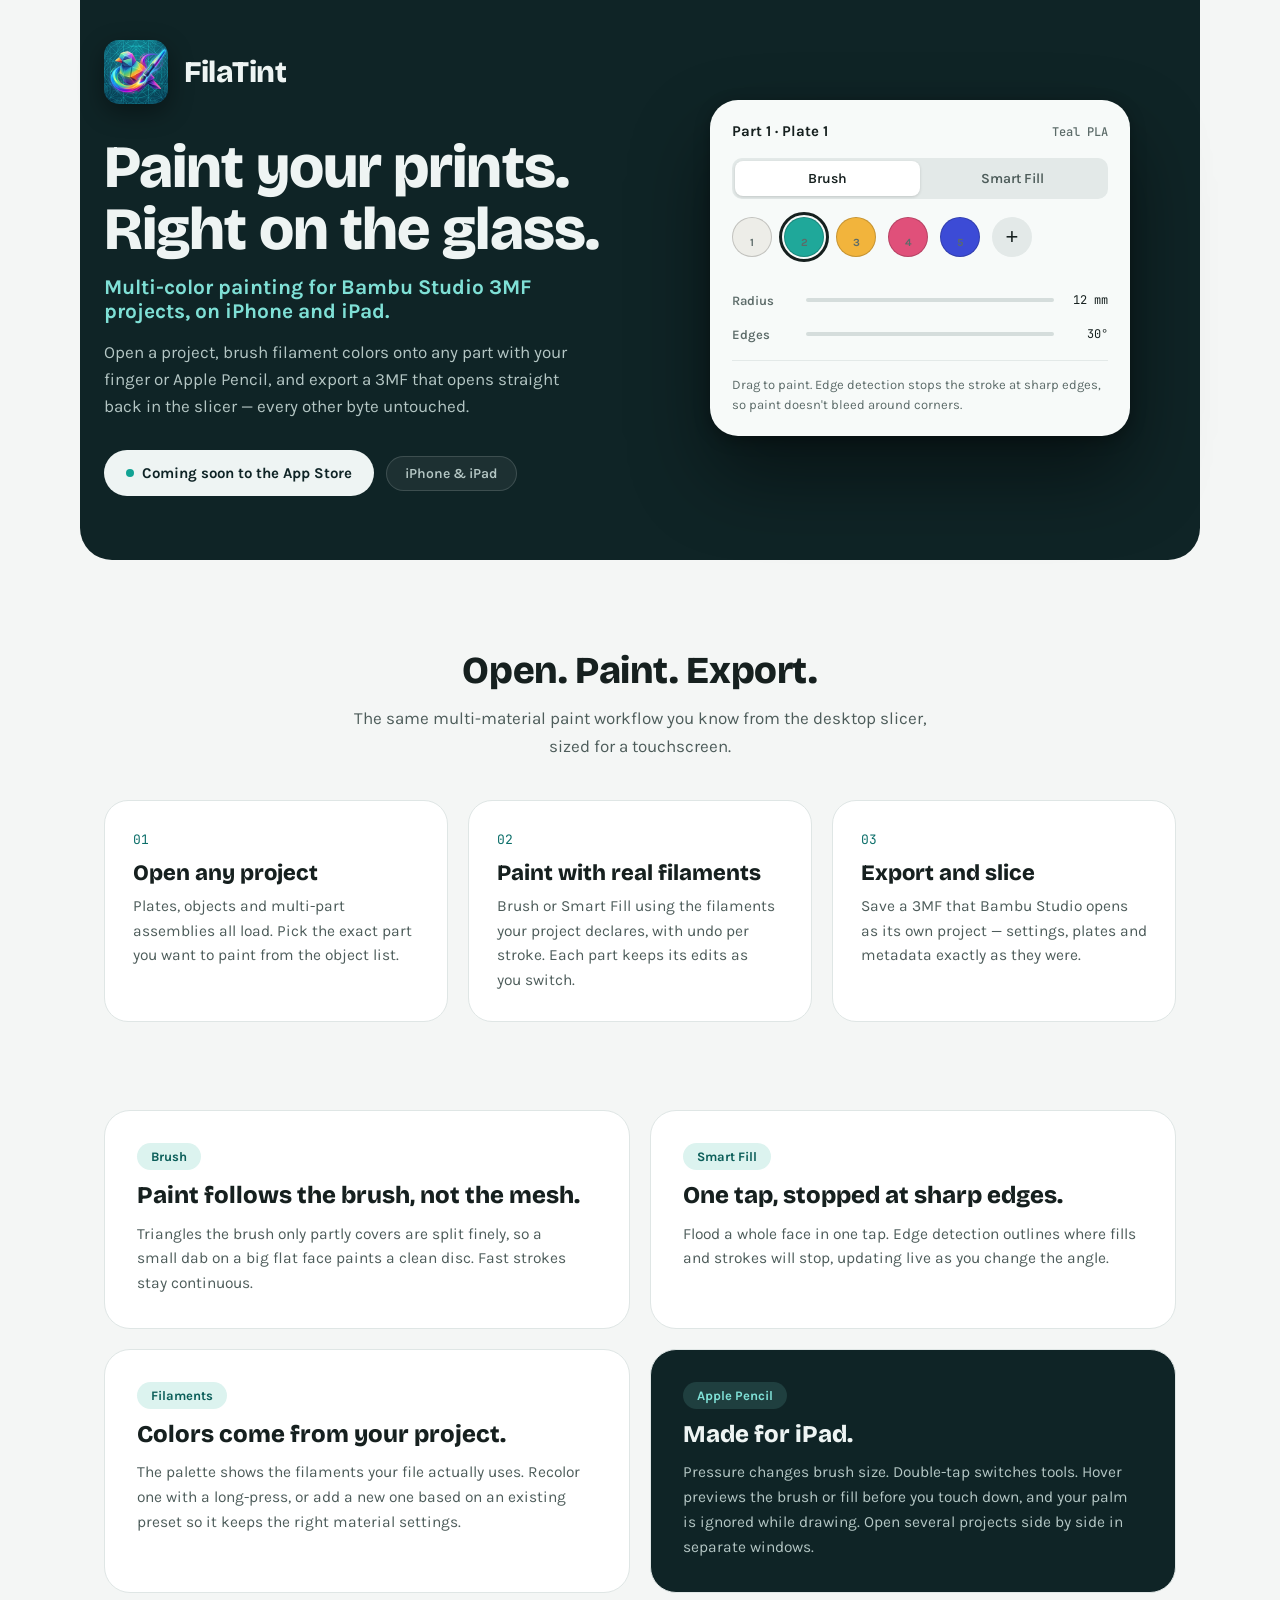
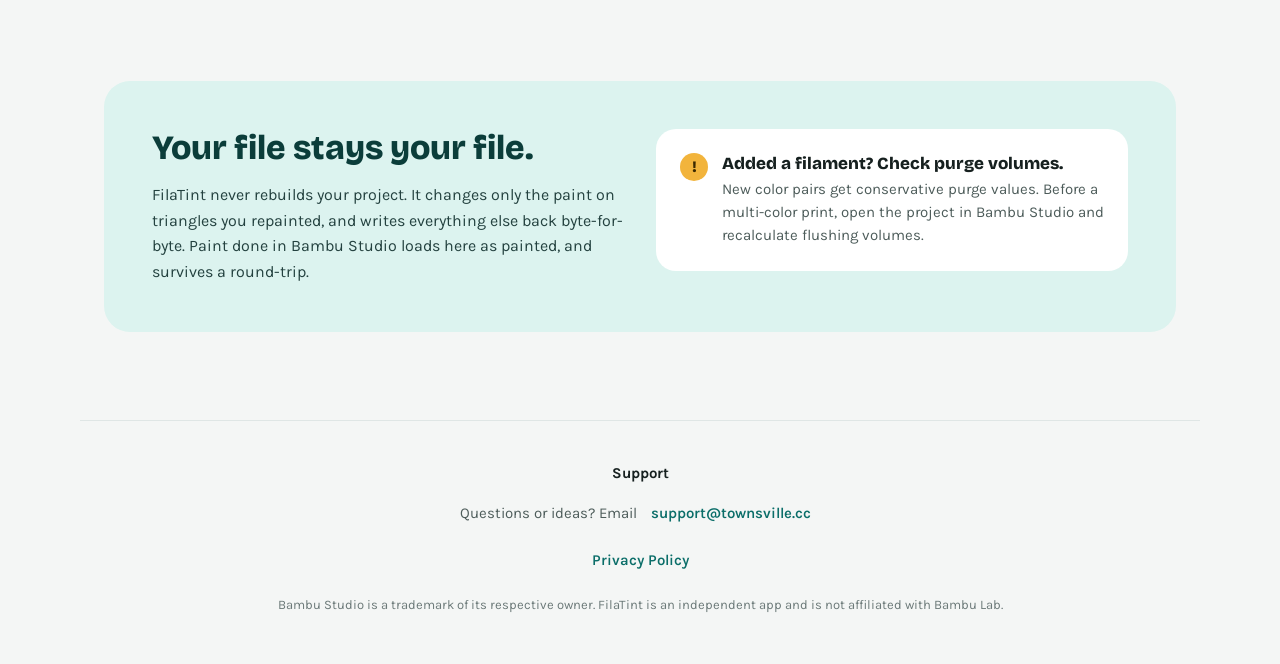
==== index.html @ c0ce5d76 "Initial FilaTint marketing site Hand-written static HTML/CSS following the listnudge-site pattern (i" ====
<!DOCTYPE html>
<html lang="en">
<head>
<meta charset="utf-8">
<meta name="viewport" content="width=device-width, initial-scale=1">
<title>FilaTint — Paint Multi-Color Filament Onto Your 3MF Projects</title>
<meta name="description" content="FilaTint is an iOS/iPadOS app for painting multi-color filament regions onto Bambu Studio 3MF projects, then exporting a clean 3MF back — every other byte untouched.">
<meta property="og:title" content="FilaTint — Paint your prints. Right on the glass.">
<meta property="og:description" content="Multi-color painting for Bambu Studio 3MF projects, on iPhone and iPad. Brush or Smart Fill with your real filaments, then export a 3MF that opens straight back in the slicer.">
<meta property="og:image" content="https://filatint.townsville.cc/assets/app-icon.png">
<link rel="icon" type="image/png" href="assets/app-icon.png">
<link rel="preconnect" href="https://fonts.googleapis.com">
<link rel="preconnect" href="https://fonts.gstatic.com" crossorigin>
<link href="https://fonts.googleapis.com/css2?family=Bricolage+Grotesque:opsz,wght@12..96,600..800&family=Karla:wght@400;500;600;700&family=JetBrains+Mono:wght@500&display=swap" rel="stylesheet">
<link rel="stylesheet" href="styles.css">
<style>
  /* Tokens, reset, base type and focus live in styles.css. */
  main { max-width: 1120px; margin: 0 auto; }
  .wrap { padding: 0 24px; }
  .mono { font-family: "JetBrains Mono", ui-monospace, monospace; }

  /* ---- Hero: dark panel ---- */
  .hero {
    background: var(--panel-bg); color: var(--panel-text);
    border-radius: 0 0 32px 32px;
    --focus-ring: var(--panel-accent);
  }
  .hero-inner {
    max-width: 1120px; margin: 0 auto; padding: 40px 24px 64px;
    display: grid; grid-template-columns: repeat(auto-fit, minmax(min(100%, 420px), 1fr));
    gap: 48px; align-items: center;
  }
  .brand-row { display: flex; align-items: center; gap: 16px; }
  .brand-row img { width: 64px; height: 64px; border-radius: 15px; box-shadow: 0 8px 24px rgba(0,0,0,.4); }
  .brand-row span { font-family: "Bricolage Grotesque"; font-weight: 800; font-size: 30px; letter-spacing: -.01em; }

  .hero-copy h1 { font-size: clamp(38px, 5.4vw, 60px); font-weight: 800; line-height: 1.04; letter-spacing: -.015em; margin-top: 32px; }
  .hero-copy .tagline { color: var(--panel-accent); font-family: "Karla"; font-weight: 700; font-size: clamp(17px, 2.4vw, 21px); margin-top: 14px; }
  .hero-copy p.sub { color: var(--panel-sub); font-size: 17px; line-height: 1.6; margin-top: 16px; max-width: 480px; }

  .badge-row { margin-top: 30px; display: flex; gap: 12px; flex-wrap: wrap; align-items: center; }
  .pill-soon {
    display: inline-flex; align-items: center; gap: 8px; padding: 14px 22px; border-radius: 999px;
    background: var(--panel-text); color: var(--panel-bg); font-weight: 700; font-size: 15px;
  }
  .pill-soon .dot { width: 8px; height: 8px; border-radius: 50%; background: var(--accent); flex: none; }
  .pill-dark {
    display: inline-flex; align-items: center; padding: 8px 18px; border-radius: 999px; font-size: 14px; font-weight: 600;
    background: rgba(255,255,255,.06); border: 1.5px solid rgba(255,255,255,.14); color: var(--panel-sub);
  }

  /* ---- Palette card demo ---- */
  .palette-card {
    max-width: 420px; margin: 0 auto; background: var(--card-alt); color: var(--ink);
    border-radius: 28px; padding: 22px;
    box-shadow: 0 40px 80px rgba(0,0,0,.45), 0 4px 16px rgba(0,0,0,.3);
    display: flex; flex-direction: column; gap: 18px;
  }
  .palette-header { display: flex; justify-content: space-between; align-items: baseline; }
  .palette-header .part { font-weight: 700; font-size: 15px; }
  .palette-header .selected-name { font-family: "JetBrains Mono"; font-weight: 500; font-size: 12px; color: var(--muted); }

  .segmented { display: grid; grid-template-columns: 1fr 1fr; background: var(--control-bg); border-radius: 10px; padding: 3px; }
  .segmented button {
    font-family: "Karla"; font-weight: 600; font-size: 14px; padding: 9px; border-radius: 8px;
    border: none; background: transparent; color: var(--sub); cursor: pointer;
  }
  .segmented button.active { background: var(--card); color: var(--ink); box-shadow: 0 1px 3px rgba(0,0,0,.15); }

  .swatches { display: flex; flex-wrap: wrap; gap: 12px; padding-bottom: 14px; }
  .swatch-item { position: relative; width: 40px; }
  .swatch-item button {
    width: 40px; height: 40px; border-radius: 50%; border: 1px solid rgba(0,0,0,.18); cursor: pointer; padding: 0;
  }
  .swatch-item button.selected { outline: 3px solid var(--ink); outline-offset: 2px; }
  .swatch-item .num {
    position: absolute; top: 19px; left: 0; right: 0; text-align: center;
    font-family: "Karla"; font-weight: 700; font-size: 11px; color: var(--muted);
  }
  .swatch-add {
    width: 40px; height: 40px; border-radius: 50%; background: var(--control-bg); border: none;
    color: var(--ink); font-size: 22px; line-height: 1; cursor: pointer;
  }

  .slider-row { display: flex; align-items: center; gap: 10px; }
  .slider-row .label { width: 64px; font-size: 13px; font-weight: 600; color: var(--muted); flex: none; }
  .slider-row .track { flex: 1; height: 4px; border-radius: 2px; background: var(--track); overflow: hidden; }
  .slider-row .track .fill { height: 100%; background: var(--accent); }
  .slider-row .value { font-family: "JetBrains Mono"; font-size: 12px; width: 44px; text-align: right; flex: none; }

  .hint { font-size: 13px; line-height: 1.5; color: var(--muted); border-top: 1px solid var(--control-bg); padding-top: 14px; }

  @media (max-width: 760px) {
    .hero-inner { padding-top: 32px; }
  }

  /* ---- Steps ---- */
  section.steps { padding-top: 88px; }
  .section-head { text-align: center; max-width: 600px; margin: 0 auto; }
  .section-head h2 { font-size: clamp(28px, 4vw, 38px); font-weight: 800; letter-spacing: -.01em; }
  .section-head p { color: var(--sub); margin-top: 12px; font-size: 17px; line-height: 1.6; }

  .step-grid {
    display: grid; grid-template-columns: repeat(auto-fit, minmax(min(100%, 260px), 1fr));
    gap: 20px; margin-top: 40px;
  }
  .step-card { background: var(--card); border: 1.5px solid var(--line); border-radius: 24px; padding: 28px; }
  .step-card .num { font-family: "JetBrains Mono"; font-size: 13px; color: var(--accent-deep); }
  .step-card h3 { font-family: "Bricolage Grotesque"; font-weight: 800; font-size: 22px; margin-top: 12px; }
  .step-card p { color: var(--sub); font-size: 15.5px; line-height: 1.6; margin-top: 8px; }

  /* ---- Feature cards ---- */
  section.features { padding-top: 88px; }
  .feature-grid {
    display: grid; grid-template-columns: repeat(auto-fit, minmax(min(100%, 440px), 1fr));
    gap: 20px;
  }
  .feature-card {
    background: var(--card); border: 1.5px solid var(--line); border-radius: 26px; padding: 32px;
    display: flex; flex-direction: column; gap: 12px;
  }
  .feature-card .kicker {
    align-self: flex-start; padding: 6px 14px; border-radius: 999px;
    background: var(--mint); color: var(--kicker-text); font-weight: 700; font-size: 13px;
  }
  .feature-card h3 { font-family: "Bricolage Grotesque"; font-weight: 800; font-size: 24px; line-height: 1.15; }
  .feature-card p { color: var(--sub); font-size: 15.5px; line-height: 1.6; }
  .feature-card.dark {
    background: var(--panel-bg); color: var(--panel-text);
  }
  .feature-card.dark p { color: var(--panel-sub); }
  .feature-card.dark .kicker { background: rgba(127,224,214,.14); color: var(--panel-accent); }

  /* ---- Callout ---- */
  section.callout { padding-top: 88px; }
  .callout-panel {
    border-radius: 26px; background: var(--mint); padding: clamp(28px, 5vw, 48px);
    display: grid; grid-template-columns: repeat(auto-fit, minmax(min(100%, 320px), 1fr));
    gap: 32px; align-items: start;
  }
  .callout-panel h2 { font-size: clamp(26px, 3.6vw, 34px); line-height: 1.1; font-weight: 800; color: var(--callout-heading); }
  .callout-panel .left p { color: var(--callout-body); font-size: 16px; line-height: 1.6; margin-top: 16px; }
  .callout-card {
    background: var(--card); border-radius: 20px; padding: 24px;
    display: flex; gap: 14px; align-items: flex-start;
  }
  .callout-card .icon {
    width: 28px; height: 28px; border-radius: 50%; background: var(--warn-bg); color: var(--warn-text);
    font-weight: 800; display: flex; align-items: center; justify-content: center; flex: none; font-size: 15px;
  }
  .callout-card h3 { font-family: "Bricolage Grotesque"; font-weight: 800; font-size: 17px; }
  .callout-card p { color: var(--sub); font-size: 15px; line-height: 1.55; margin-top: 4px; }

  /* ---- Footer ---- */
  footer {
    max-width: 1120px; margin: 88px auto 0;
    padding: 40px 24px 48px; text-align: center;
    border-top: 1px solid var(--line); color: var(--sub); font-size: 15px; line-height: 1.7;
  }
  footer p + p { margin-top: 6px; }
  footer a {
    display: inline-block; padding: 8px 10px;
    color: var(--accent-deep); text-decoration: none; font-weight: 600;
  }
  footer a:hover { color: var(--accent-hover); text-decoration: underline; }
  footer .disclaimer { font-size: 13px; color: var(--faint); margin-top: 12px; }
</style>
</head>
<body>
<main>
  <div class="hero">
    <div class="hero-inner wrap">
      <div class="hero-copy">
        <div class="brand-row">
          <img src="assets/app-icon.png" alt="FilaTint app icon" width="128" height="128" fetchpriority="high">
          <span>FilaTint</span>
        </div>
        <h1>Paint your prints.<br>Right on the glass.</h1>
        <p class="tagline">Multi-color painting for Bambu Studio 3MF projects, on iPhone and iPad.</p>
        <p class="sub">Open a project, brush filament colors onto any part with your finger or Apple Pencil, and export a 3MF that opens straight back in the slicer — every other byte untouched.</p>
        <div class="badge-row">
          <span class="pill-soon"><span class="dot"></span>Coming soon to the App Store</span>
          <span class="pill-dark">iPhone &amp; iPad</span>
        </div>
      </div>

      <div class="hero-demo">
        <div class="palette-card">
          <div class="palette-header">
            <span class="part">Part 1 · Plate 1</span>
            <span class="selected-name mono" id="selectedName">Teal PLA</span>
          </div>

          <div class="segmented" role="group" aria-label="Paint tool">
            <button type="button" id="toolBrush" class="active" aria-pressed="true">Brush</button>
            <button type="button" id="toolFill" aria-pressed="false">Smart Fill</button>
          </div>

          <div class="swatches" role="group" aria-label="Filament color">
            <div class="swatch-item">
              <button type="button" style="background:#EDEDE8" data-filament="1" data-name="White PLA" aria-label="Filament 1, White PLA"></button>
              <span class="num">1</span>
            </div>
            <div class="swatch-item">
              <button type="button" style="background:#1FA89A" data-filament="2" data-name="Teal PLA" class="selected" aria-label="Filament 2, Teal PLA" aria-pressed="true"></button>
              <span class="num">2</span>
            </div>
            <div class="swatch-item">
              <button type="button" style="background:#F2B43C" data-filament="3" data-name="Sunflower PLA" aria-label="Filament 3, Sunflower PLA"></button>
              <span class="num">3</span>
            </div>
            <div class="swatch-item">
              <button type="button" style="background:#E0507A" data-filament="4" data-name="Magenta PLA" aria-label="Filament 4, Magenta PLA"></button>
              <span class="num">4</span>
            </div>
            <div class="swatch-item">
              <button type="button" style="background:#3C4BD6" data-filament="5" data-name="Cobalt PLA" aria-label="Filament 5, Cobalt PLA"></button>
              <span class="num">5</span>
            </div>
            <button type="button" class="swatch-add" aria-label="Add filament">+</button>
          </div>

          <div class="slider-row" id="radiusRow">
            <span class="label">Radius</span>
            <span class="track"><span class="fill" style="width:30%"></span></span>
            <span class="value mono">12 mm</span>
          </div>
          <div class="slider-row">
            <span class="label">Edges</span>
            <span class="track"><span class="fill" style="width:33%"></span></span>
            <span class="value mono">30°</span>
          </div>

          <p class="hint" id="toolHint">Drag to paint. Edge detection stops the stroke at sharp edges, so paint doesn't bleed around corners.</p>
        </div>
      </div>
    </div>
  </div>

  <section class="steps wrap" aria-labelledby="steps-heading">
    <div class="section-head">
      <h2 id="steps-heading">Open. Paint. Export.</h2>
      <p>The same multi-material paint workflow you know from the desktop slicer, sized for a touchscreen.</p>
    </div>
    <div class="step-grid">
      <div class="step-card">
        <span class="num">01</span>
        <h3>Open any project</h3>
        <p>Plates, objects and multi-part assemblies all load. Pick the exact part you want to paint from the object list.</p>
      </div>
      <div class="step-card">
        <span class="num">02</span>
        <h3>Paint with real filaments</h3>
        <p>Brush or Smart Fill using the filaments your project declares, with undo per stroke. Each part keeps its edits as you switch.</p>
      </div>
      <div class="step-card">
        <span class="num">03</span>
        <h3>Export and slice</h3>
        <p>Save a 3MF that Bambu Studio opens as its own project — settings, plates and metadata exactly as they were.</p>
      </div>
    </div>
  </section>

  <section class="features wrap" aria-label="Features">
    <div class="feature-grid">
      <div class="feature-card">
        <span class="kicker">Brush</span>
        <h3>Paint follows the brush, not the mesh.</h3>
        <p>Triangles the brush only partly covers are split finely, so a small dab on a big flat face paints a clean disc. Fast strokes stay continuous.</p>
      </div>
      <div class="feature-card">
        <span class="kicker">Smart Fill</span>
        <h3>One tap, stopped at sharp edges.</h3>
        <p>Flood a whole face in one tap. Edge detection outlines where fills and strokes will stop, updating live as you change the angle.</p>
      </div>
      <div class="feature-card">
        <span class="kicker">Filaments</span>
        <h3>Colors come from your project.</h3>
        <p>The palette shows the filaments your file actually uses. Recolor one with a long-press, or add a new one based on an existing preset so it keeps the right material settings.</p>
      </div>
      <div class="feature-card dark">
        <span class="kicker">Apple Pencil</span>
        <h3>Made for iPad.</h3>
        <p>Pressure changes brush size. Double-tap switches tools. Hover previews the brush or fill before you touch down, and your palm is ignored while drawing. Open several projects side by side in separate windows.</p>
      </div>
    </div>
  </section>

  <section class="callout wrap" aria-label="File integrity">
    <div class="callout-panel">
      <div class="left">
        <h2>Your file stays your file.</h2>
        <p>FilaTint never rebuilds your project. It changes only the paint on triangles you repainted, and writes everything else back byte-for-byte. Paint done in Bambu Studio loads here as painted, and survives a round-trip.</p>
      </div>
      <div class="callout-card">
        <span class="icon">!</span>
        <div>
          <h3>Added a filament? Check purge volumes.</h3>
          <p>New color pairs get conservative purge values. Before a multi-color print, open the project in Bambu Studio and recalculate flushing volumes.</p>
        </div>
      </div>
    </div>
  </section>
</main>

<footer>
  <p><strong style="color: var(--ink);">Support</strong></p>
  <p>Questions or ideas? Email <a href="mailto:support@townsville.cc">support@townsville.cc</a></p>
  <p><a href="privacy.html">Privacy Policy</a></p>
  <p class="disclaimer">Bambu Studio is a trademark of its respective owner. FilaTint is an independent app and is not affiliated with Bambu Lab.</p>
</footer>

<script>
  var brushBtn = document.getElementById('toolBrush');
  var fillBtn = document.getElementById('toolFill');
  var radiusRow = document.getElementById('radiusRow');
  var hint = document.getElementById('toolHint');
  var selectedName = document.getElementById('selectedName');
  var swatchButtons = document.querySelectorAll('.swatch-item button');

  var hints = {
    brush: "Drag to paint. Edge detection stops the stroke at sharp edges, so paint doesn't bleed around corners.",
    fill: "Tap to fill the connected patch of the same color, stopping where the surface bends more than 30°."
  };

  function setTool(tool) {
    var isBrush = tool === 'brush';
    brushBtn.classList.toggle('active', isBrush);
    fillBtn.classList.toggle('active', !isBrush);
    brushBtn.setAttribute('aria-pressed', String(isBrush));
    fillBtn.setAttribute('aria-pressed', String(!isBrush));
    radiusRow.style.display = isBrush ? '' : 'none';
    hint.textContent = hints[tool];
  }

  brushBtn.addEventListener('click', function () { setTool('brush'); });
  fillBtn.addEventListener('click', function () { setTool('fill'); });

  swatchButtons.forEach(function (btn) {
    btn.addEventListener('click', function () {
      swatchButtons.forEach(function (b) {
        b.classList.remove('selected');
        b.removeAttribute('aria-pressed');
      });
      btn.classList.add('selected');
      btn.setAttribute('aria-pressed', 'true');
      selectedName.textContent = btn.getAttribute('data-name');
    });
  });
</script>
</body>
</html>
---- styles.css ----
/* FilaTint — shared foundation.
   Tokens, reset, base type, and focus live here so a color fix lands on every page at once.
   Page-specific layout stays in each page's own <style> block. */

:root {
  --bg: #f4f6f5;
  --card: #ffffff;
  --card-alt: #f7faf9;
  --mint: #dcf3ef;
  --control-bg: #e3e9e8;

  --panel-bg: #0f2426;
  --panel-text: #eef4f3;
  --panel-sub: #b4c6c4;
  --panel-accent: #7fe0d6;

  --ink: #16201f;
  --sub: #4d5c5a;
  --muted: #5c6b69;
  --faint: #6b7978;

  --accent: #12a394;
  --accent-deep: #0b6e69;
  --accent-hover: #084f4b;
  --kicker-text: #0b5e59;
  --callout-heading: #0b3d3a;
  --callout-body: #23413f;

  --warn-bg: #f2b43c;
  --warn-text: #3a2800;

  --line: #dfe6e5;
  --track: #d5dddc;

  --focus-ring: var(--accent-deep);

  --space-xs: .5rem; --space-sm: 1rem; --space-md: 1.5rem;
  --space-lg: 2.5rem; --space-xl: 4rem; --space-2xl: 5.5rem;
}

* { margin: 0; padding: 0; box-sizing: border-box; }
html, body { overflow-x: clip; }

body {
  font-family: "Karla", system-ui, sans-serif;
  color: var(--ink);
  background: var(--bg);
}

h1, h2, h3 {
  font-family: "Bricolage Grotesque", system-ui, sans-serif;
  font-style: normal;
  overflow-wrap: anywhere;
  text-wrap: balance;
}

p { text-wrap: pretty; }

a { color: inherit; }

:focus-visible {
  outline: 3px solid var(--focus-ring);
  outline-offset: 3px;
  border-radius: 6px;
}

@media (prefers-reduced-motion: reduce) {
  *, *::before, *::after {
    animation-duration: .01ms !important;
    animation-iteration-count: 1 !important;
    transition-duration: .01ms !important;
    scroll-behavior: auto !important;
  }
}
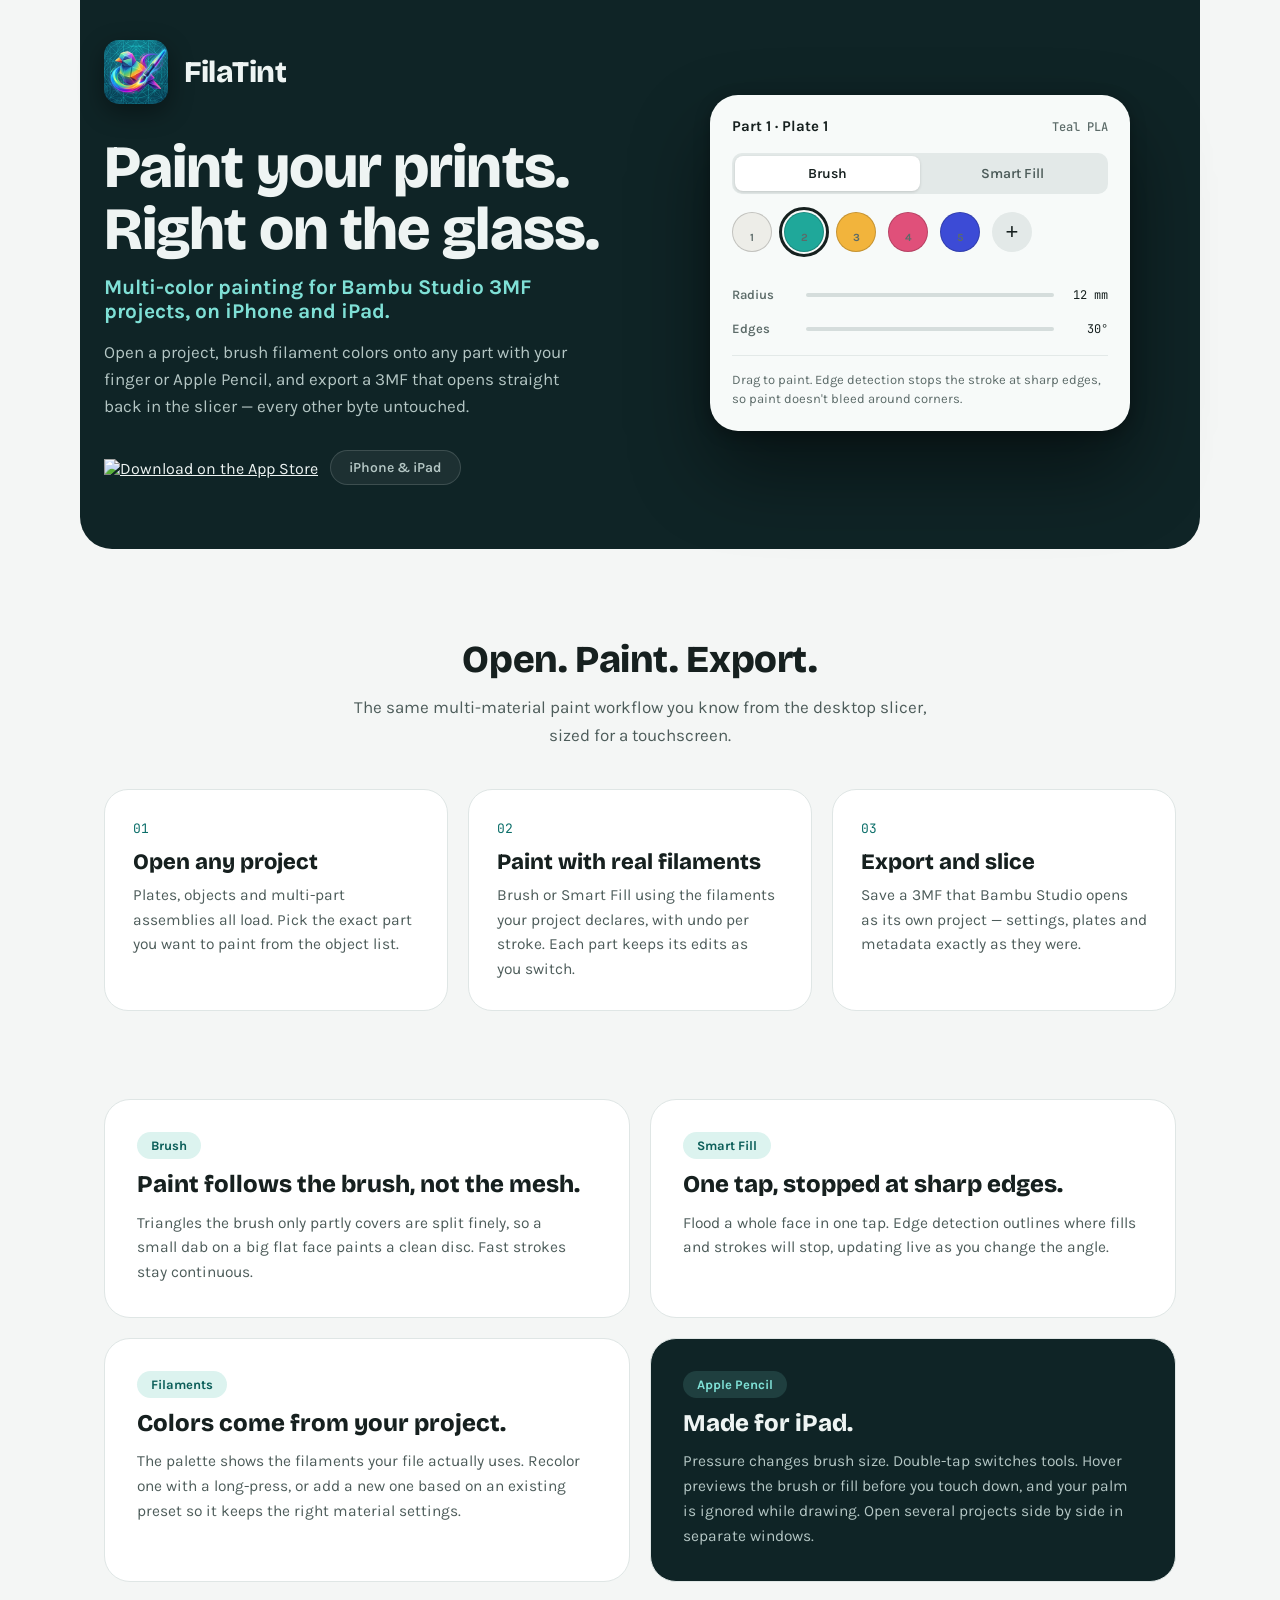
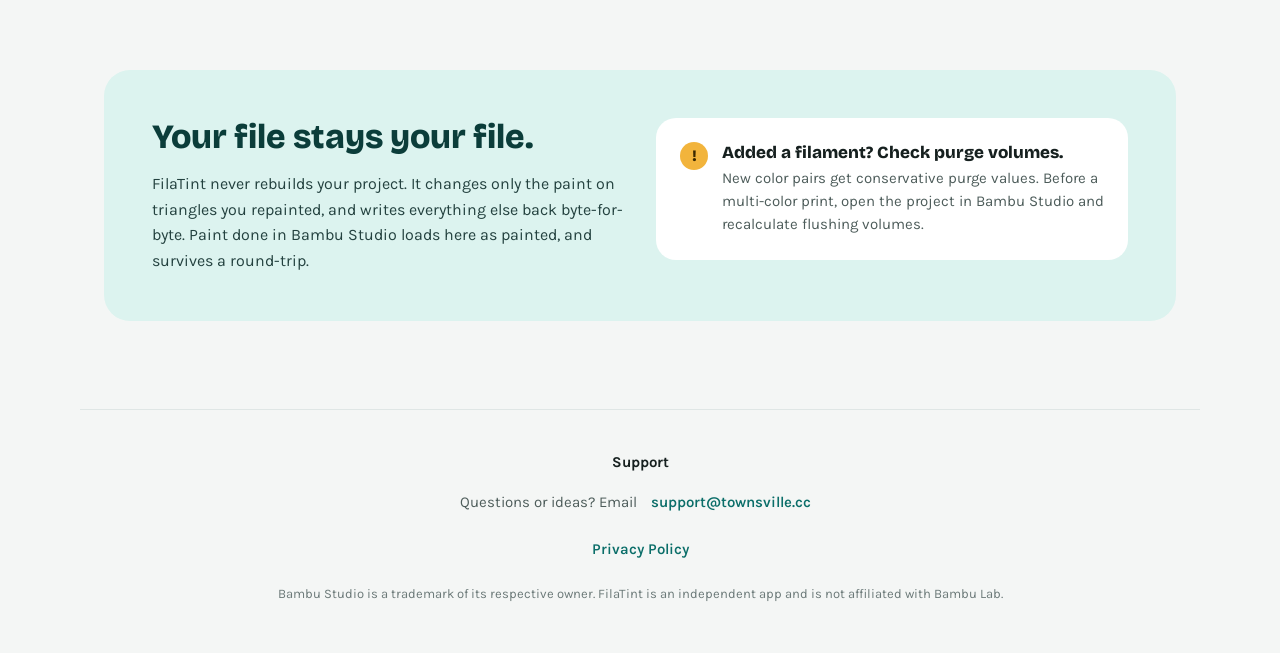
==== commit 35e3f819: "Replace "Coming soon" pill with the live App Store badge FilaTint is now published (id6812869640). S" ====
--- a/index.html
+++ b/index.html
@@ -39,11 +39,6 @@
   .hero-copy p.sub { color: var(--panel-sub); font-size: 17px; line-height: 1.6; margin-top: 16px; max-width: 480px; }
 
   .badge-row { margin-top: 30px; display: flex; gap: 12px; flex-wrap: wrap; align-items: center; }
-  .pill-soon {
-    display: inline-flex; align-items: center; gap: 8px; padding: 14px 22px; border-radius: 999px;
-    background: var(--panel-text); color: var(--panel-bg); font-weight: 700; font-size: 15px;
-  }
-  .pill-soon .dot { width: 8px; height: 8px; border-radius: 50%; background: var(--accent); flex: none; }
   .pill-dark {
     display: inline-flex; align-items: center; padding: 8px 18px; border-radius: 999px; font-size: 14px; font-weight: 600;
     background: rgba(255,255,255,.06); border: 1.5px solid rgba(255,255,255,.14); color: var(--panel-sub);
@@ -179,7 +174,9 @@
         <p class="tagline">Multi-color painting for Bambu Studio 3MF projects, on iPhone and iPad.</p>
         <p class="sub">Open a project, brush filament colors onto any part with your finger or Apple Pencil, and export a 3MF that opens straight back in the slicer — every other byte untouched.</p>
         <div class="badge-row">
-          <span class="pill-soon"><span class="dot"></span>Coming soon to the App Store</span>
+          <a href="https://apps.apple.com/us/app/filatint/id6812869640?itscg=30200&amp;itsct=apps_box_badge&amp;mttnsubad=6812869640" style="display: inline-block;">
+            <img src="https://toolbox.marketingtools.apple.com/api/v2/badges/download-on-the-app-store/white/en-us?releaseDate=1792627200" alt="Download on the App Store" style="width: 245px; height: 82px; vertical-align: middle; object-fit: contain;">
+          </a>
           <span class="pill-dark">iPhone &amp; iPad</span>
         </div>
       </div>
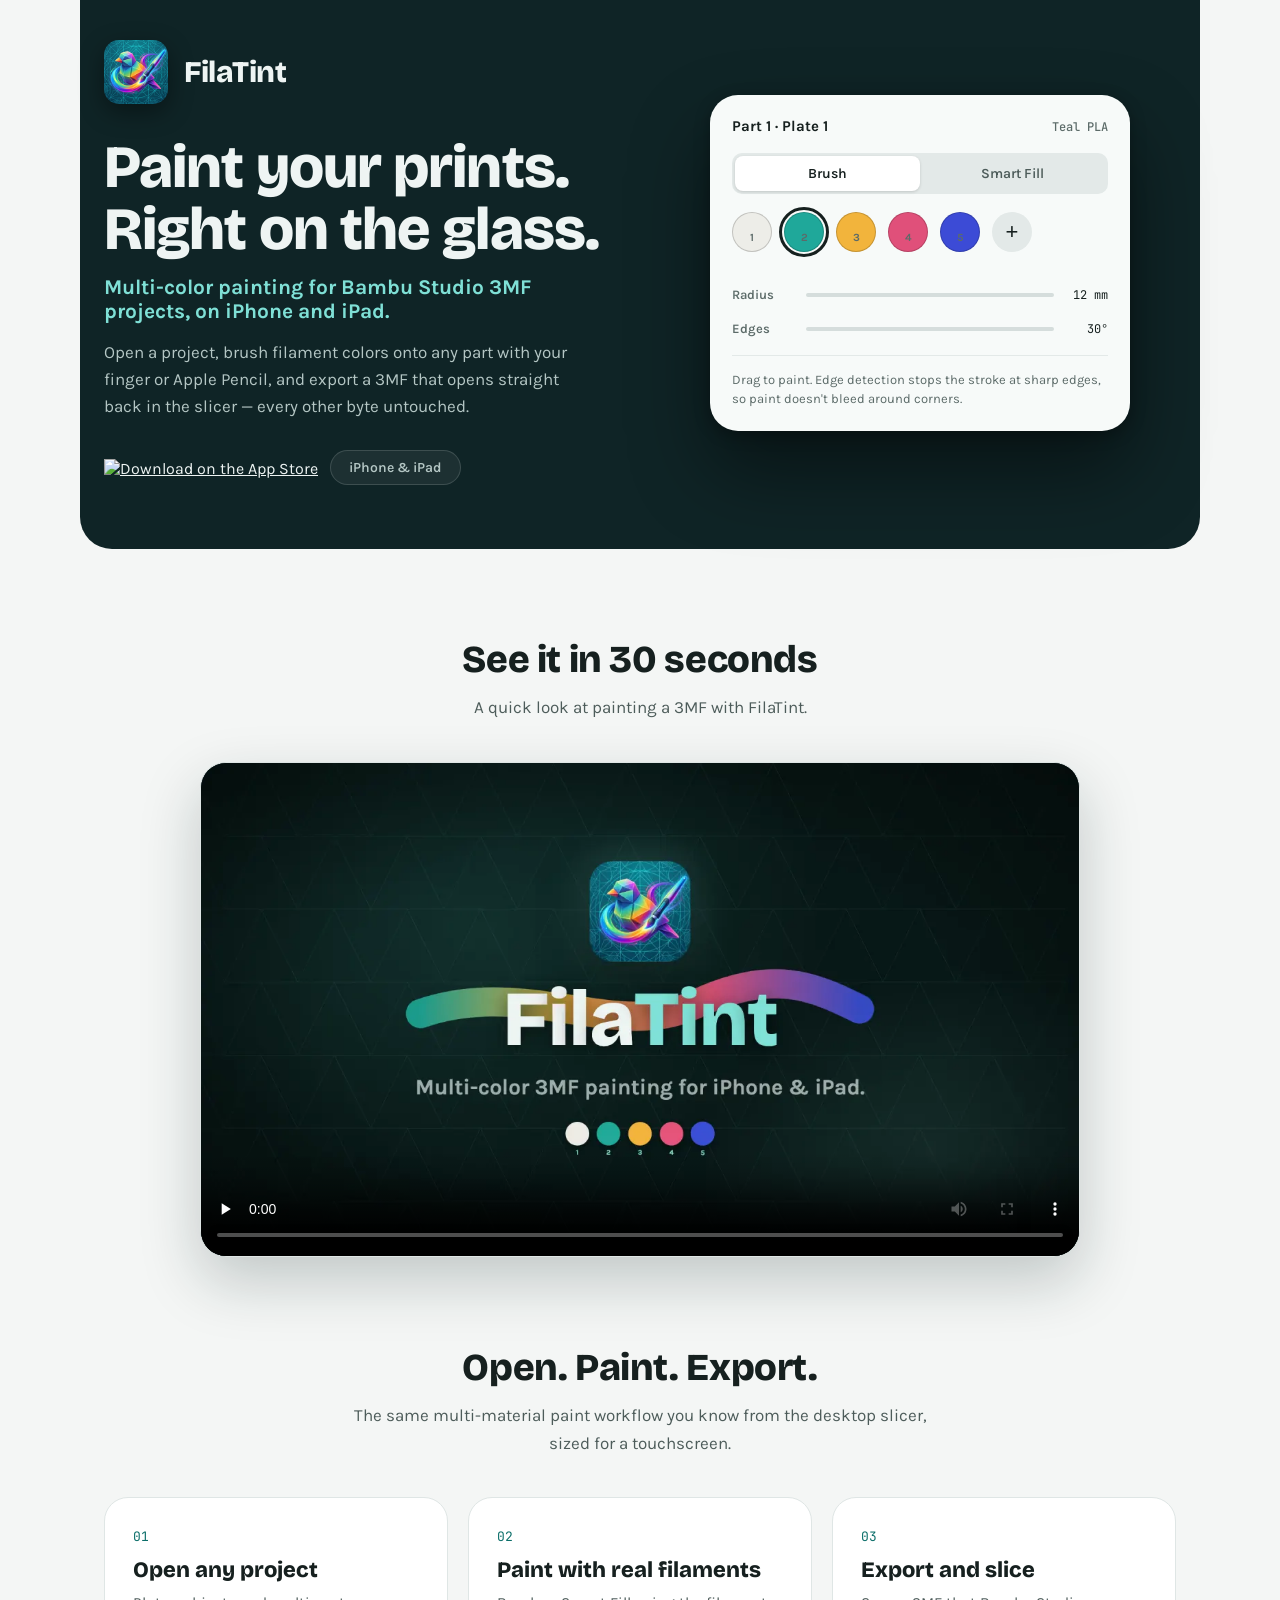
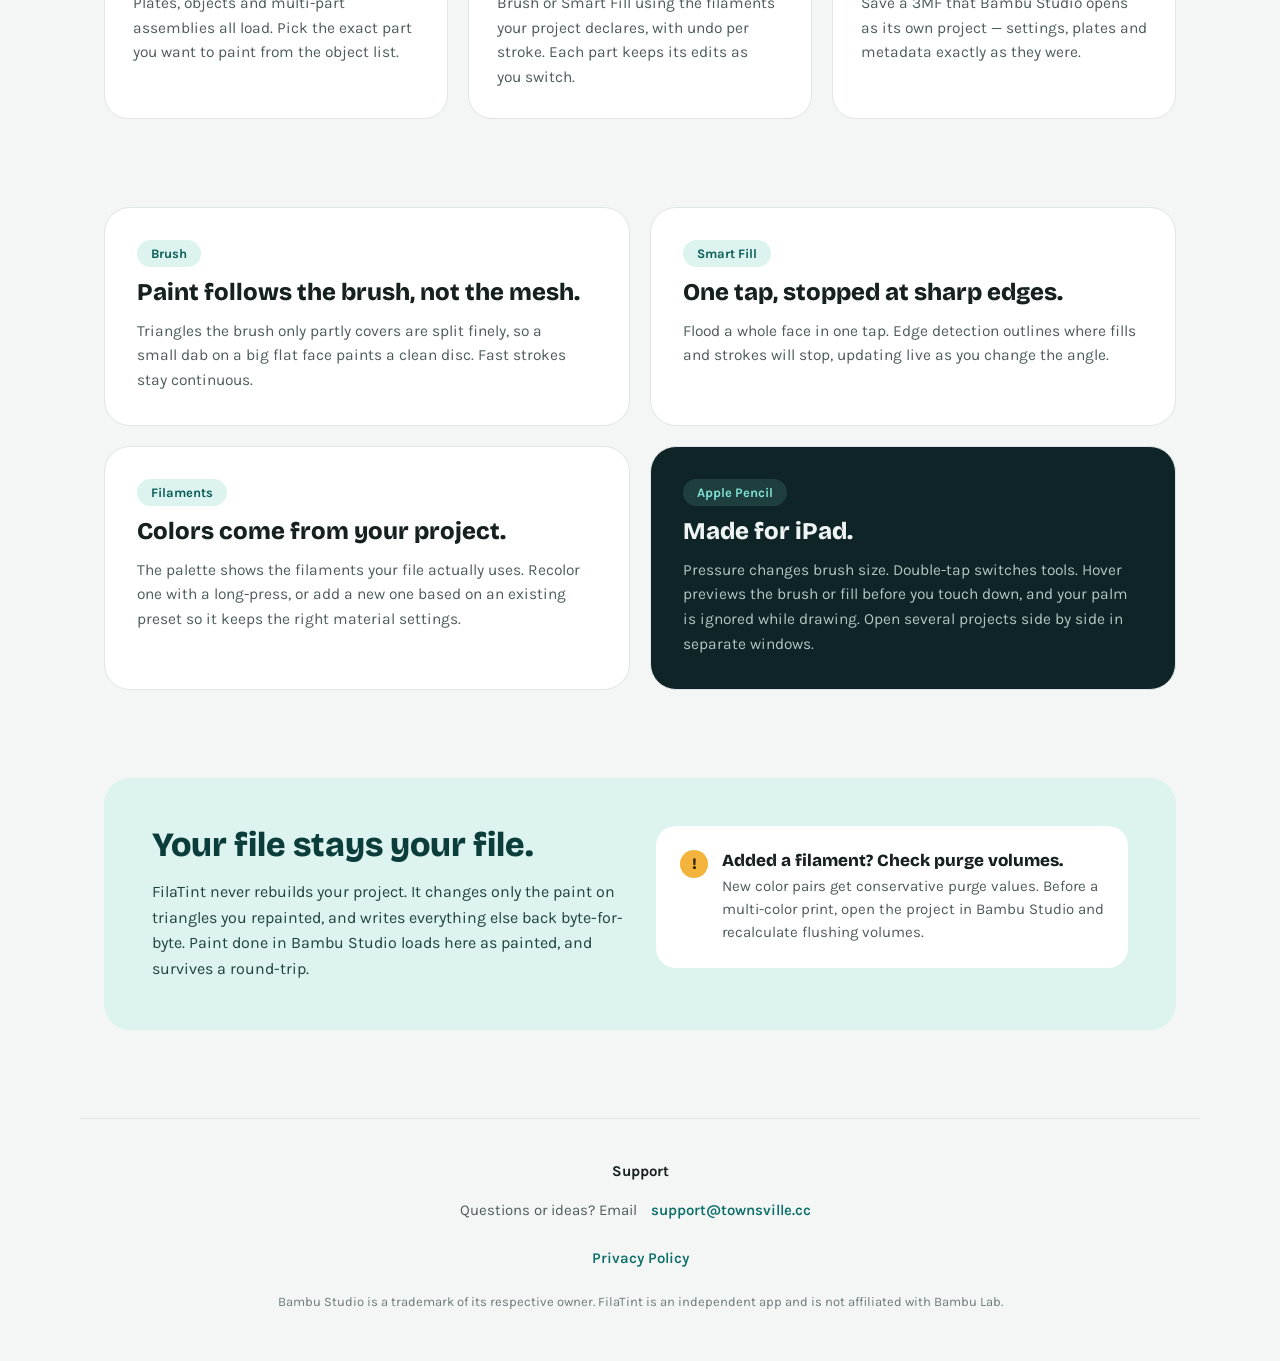
==== commit 710e5326: "Add the promo video New "See it in 30 seconds" section between the hero and "Open. Paint. Export.": " ====
--- a/index.html
+++ b/index.html
@@ -94,6 +94,14 @@
   .section-head { text-align: center; max-width: 600px; margin: 0 auto; }
   .section-head h2 { font-size: clamp(28px, 4vw, 38px); font-weight: 800; letter-spacing: -.01em; }
   .section-head p { color: var(--sub); margin-top: 12px; font-size: 17px; line-height: 1.6; }
+
+  /* ---- Promo video ---- */
+  section.promo { padding-top: 88px; }
+  .promo-frame {
+    margin: 40px auto 0; max-width: 880px; border-radius: 26px; overflow: hidden;
+    background: var(--panel-bg); border: 1.5px solid var(--line); box-shadow: 0 24px 60px rgba(15,36,38,.22);
+  }
+  .promo-frame video { display: block; width: 100%; height: auto; aspect-ratio: 16 / 9; }
 
   .step-grid {
     display: grid; grid-template-columns: repeat(auto-fit, minmax(min(100%, 260px), 1fr));
@@ -234,6 +242,19 @@
     </div>
   </div>
 
+  <section class="promo wrap" aria-labelledby="promo-heading">
+    <div class="section-head">
+      <h2 id="promo-heading">See it in 30 seconds</h2>
+      <p>A quick look at painting a 3MF with FilaTint.</p>
+    </div>
+    <div class="promo-frame">
+      <video controls playsinline preload="none" poster="assets/promo-poster.webp" width="1920" height="1080" aria-label="FilaTint promo video: brush, Smart Fill and height painting on a 3MF model, then export back to Bambu Studio">
+        <source src="assets/promo.mp4" type="video/mp4">
+        <a href="assets/promo.mp4">Watch the FilaTint promo video</a>
+      </video>
+    </div>
+  </section>
+
   <section class="steps wrap" aria-labelledby="steps-heading">
     <div class="section-head">
       <h2 id="steps-heading">Open. Paint. Export.</h2>
